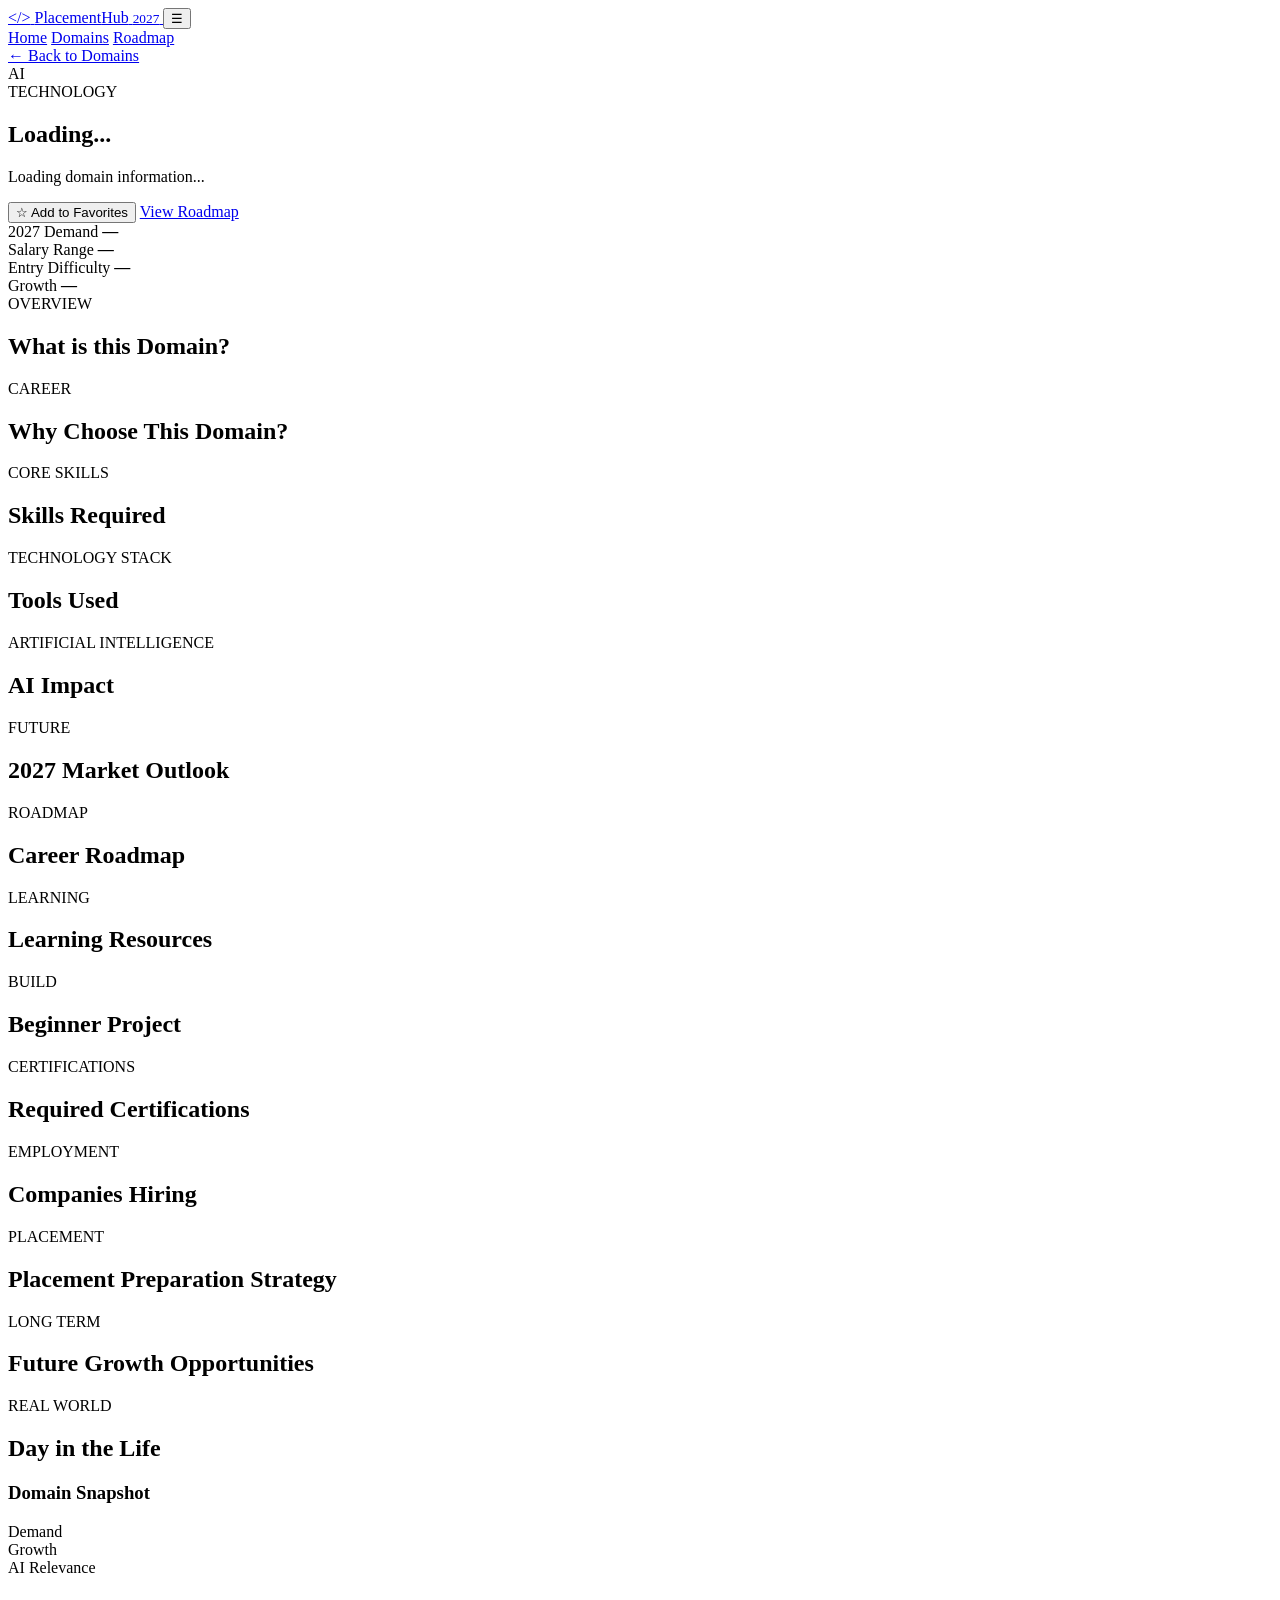
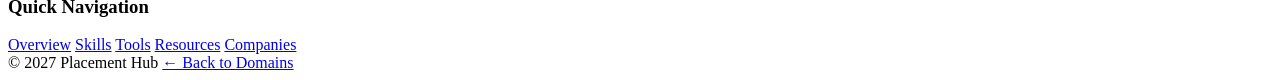
==== domain-details.html @ ac55f0c7 "Add files via upload" ====
<!DOCTYPE html>
<html lang="en">

<head>

    <meta charset="UTF-8">
    <meta name="viewport" content="width=device-width, initial-scale=1.0">

    <meta name="description"
          content="Detailed career domain information for Placement Hub 2027.">

    <title>Domain Details | Placement Hub 2027</title>

    <link rel="stylesheet" href="css/style.css">
    <link rel="stylesheet" href="css/components.css">
    <link rel="stylesheet" href="css/animations.css">

</head>

<body>

<div class="background-orbs">
    <span class="orb orb-one"></span>
    <span class="orb orb-two"></span>
    <span class="orb orb-three"></span>
</div>


<header class="navbar">

    <div class="container nav-container">

        <a href="index.html" class="logo">
            <span class="logo-mark">&lt;/&gt;</span>
            <span>Placement<span>Hub</span></span>
            <small>2027</small>
        </a>

        <button class="menu-toggle" id="menuToggle">
            ☰
        </button>

        <nav class="nav-links" id="navLinks">
            <a href="index.html">Home</a>
            <a href="domains.html" class="active">Domains</a>
            <a href="roadmap.html">Roadmap</a>
        </nav>

    </div>

</header>


<main id="domainDetails">

    <section class="domain-detail-hero">

        <div class="container">

            <a href="domains.html" class="back-link">
                ← Back to Domains
            </a>

            <div class="detail-hero-grid">

                <div>

                    <div class="domain-icon-large" id="domainIcon">
                        AI
                    </div>

                    <span class="section-label" id="domainCategory">
                        TECHNOLOGY
                    </span>

                    <h1 id="domainTitle">
                        Loading...
                    </h1>

                    <p id="domainDescription">
                        Loading domain information...
                    </p>

                    <div class="domain-hero-actions">

                        <button class="btn btn-primary" id="favoriteButton">
                            ☆ Add to Favorites
                        </button>

                        <a href="roadmap.html" class="btn btn-secondary">
                            View Roadmap
                        </a>

                    </div>

                </div>


                <div class="detail-summary glass-card">

                    <div class="summary-item">
                        <span>2027 Demand</span>
                        <strong id="demandValue">—</strong>
                    </div>

                    <div class="summary-item">
                        <span>Salary Range</span>
                        <strong id="salaryValue">—</strong>
                    </div>

                    <div class="summary-item">
                        <span>Entry Difficulty</span>
                        <strong id="difficultyValue">—</strong>
                    </div>

                    <div class="summary-item">
                        <span>Growth</span>
                        <strong id="growthValue">—</strong>
                    </div>

                </div>

            </div>

        </div>

    </section>


    <section class="detail-content">

        <div class="container">

            <div class="detail-layout">

                <div class="detail-main">


                    <article class="content-card glass-card">

                        <span class="section-label">
                            OVERVIEW
                        </span>

                        <h2>What is this Domain?</h2>

                        <p id="whatIs"></p>

                    </article>


                    <article class="content-card glass-card">

                        <span class="section-label">
                            CAREER
                        </span>

                        <h2>Why Choose This Domain?</h2>

                        <div id="whyChoose" class="bullet-list"></div>

                    </article>


                    <article class="content-card glass-card">

                        <span class="section-label">
                            CORE SKILLS
                        </span>

                        <h2>Skills Required</h2>

                        <div id="skills" class="tag-list"></div>

                    </article>


                    <article class="content-card glass-card">

                        <span class="section-label">
                            TECHNOLOGY STACK
                        </span>

                        <h2>Tools Used</h2>

                        <div id="tools" class="tag-list"></div>

                    </article>


                    <article class="content-card glass-card">

                        <span class="section-label">
                            ARTIFICIAL INTELLIGENCE
                        </span>

                        <h2>AI Impact</h2>

                        <p id="aiImpact"></p>

                    </article>


                    <article class="content-card glass-card">

                        <span class="section-label">
                            FUTURE
                        </span>

                        <h2>2027 Market Outlook</h2>

                        <div id="marketOutlook"></div>

                    </article>


                    <article class="content-card glass-card">

                        <span class="section-label">
                            ROADMAP
                        </span>

                        <h2>Career Roadmap</h2>

                        <div id="careerRoadmap" class="mini-roadmap"></div>

                    </article>


                    <article class="content-card glass-card">

                        <span class="section-label">
                            LEARNING
                        </span>

                        <h2>Learning Resources</h2>

                        <div id="resources" class="resources-grid"></div>

                    </article>


                    <article class="content-card glass-card">

                        <span class="section-label">
                            BUILD
                        </span>

                        <h2>Beginner Project</h2>

                        <div id="beginnerProject" class="project-box"></div>

                    </article>


                    <article class="content-card glass-card">

                        <span class="section-label">
                            CERTIFICATIONS
                        </span>

                        <h2>Required Certifications</h2>

                        <div id="certifications" class="bullet-list"></div>

                    </article>


                    <article class="content-card glass-card">

                        <span class="section-label">
                            EMPLOYMENT
                        </span>

                        <h2>Companies Hiring</h2>

                        <div id="companies" class="company-list"></div>

                    </article>


                    <article class="content-card glass-card">

                        <span class="section-label">
                            PLACEMENT
                        </span>

                        <h2>Placement Preparation Strategy</h2>

                        <div id="placementStrategy" class="bullet-list"></div>

                    </article>


                    <article class="content-card glass-card">

                        <span class="section-label">
                            LONG TERM
                        </span>

                        <h2>Future Growth Opportunities</h2>

                        <div id="futureGrowth" class="bullet-list"></div>

                    </article>


                    <article class="content-card glass-card">

                        <span class="section-label">
                            REAL WORLD
                        </span>

                        <h2>Day in the Life</h2>

                        <p id="dayInLife"></p>

                    </article>

                </div>


                <aside class="detail-sidebar">

                    <div class="sidebar-card glass-card">

                        <h3>Domain Snapshot</h3>

                        <div class="snapshot-line">
                            <span>Demand</span>
                            <div class="progress">
                                <span id="demandProgress"></span>
                            </div>
                        </div>

                        <div class="snapshot-line">
                            <span>Growth</span>
                            <div class="progress">
                                <span id="growthProgress"></span>
                            </div>
                        </div>

                        <div class="snapshot-line">
                            <span>AI Relevance</span>
                            <div class="progress">
                                <span id="aiProgress"></span>
                            </div>
                        </div>

                    </div>


                    <div class="sidebar-card glass-card">

                        <h3>Quick Navigation</h3>

                        <a href="#whatIs">Overview</a>
                        <a href="#skills">Skills</a>
                        <a href="#tools">Tools</a>
                        <a href="#resources">Resources</a>
                        <a href="#companies">Companies</a>

                    </div>

                </aside>

            </div>

        </div>

    </section>

</main>


<footer class="footer">

    <div class="container footer-bottom">
        <span>© 2027 Placement Hub</span>

        <a href="domains.html">
            ← Back to Domains
        </a>
    </div>

</footer>


<script src="data/domains-data.js"></script>
<script src="js/main.js"></script>
<script src="js/domains.js"></script>

</body>
</html>
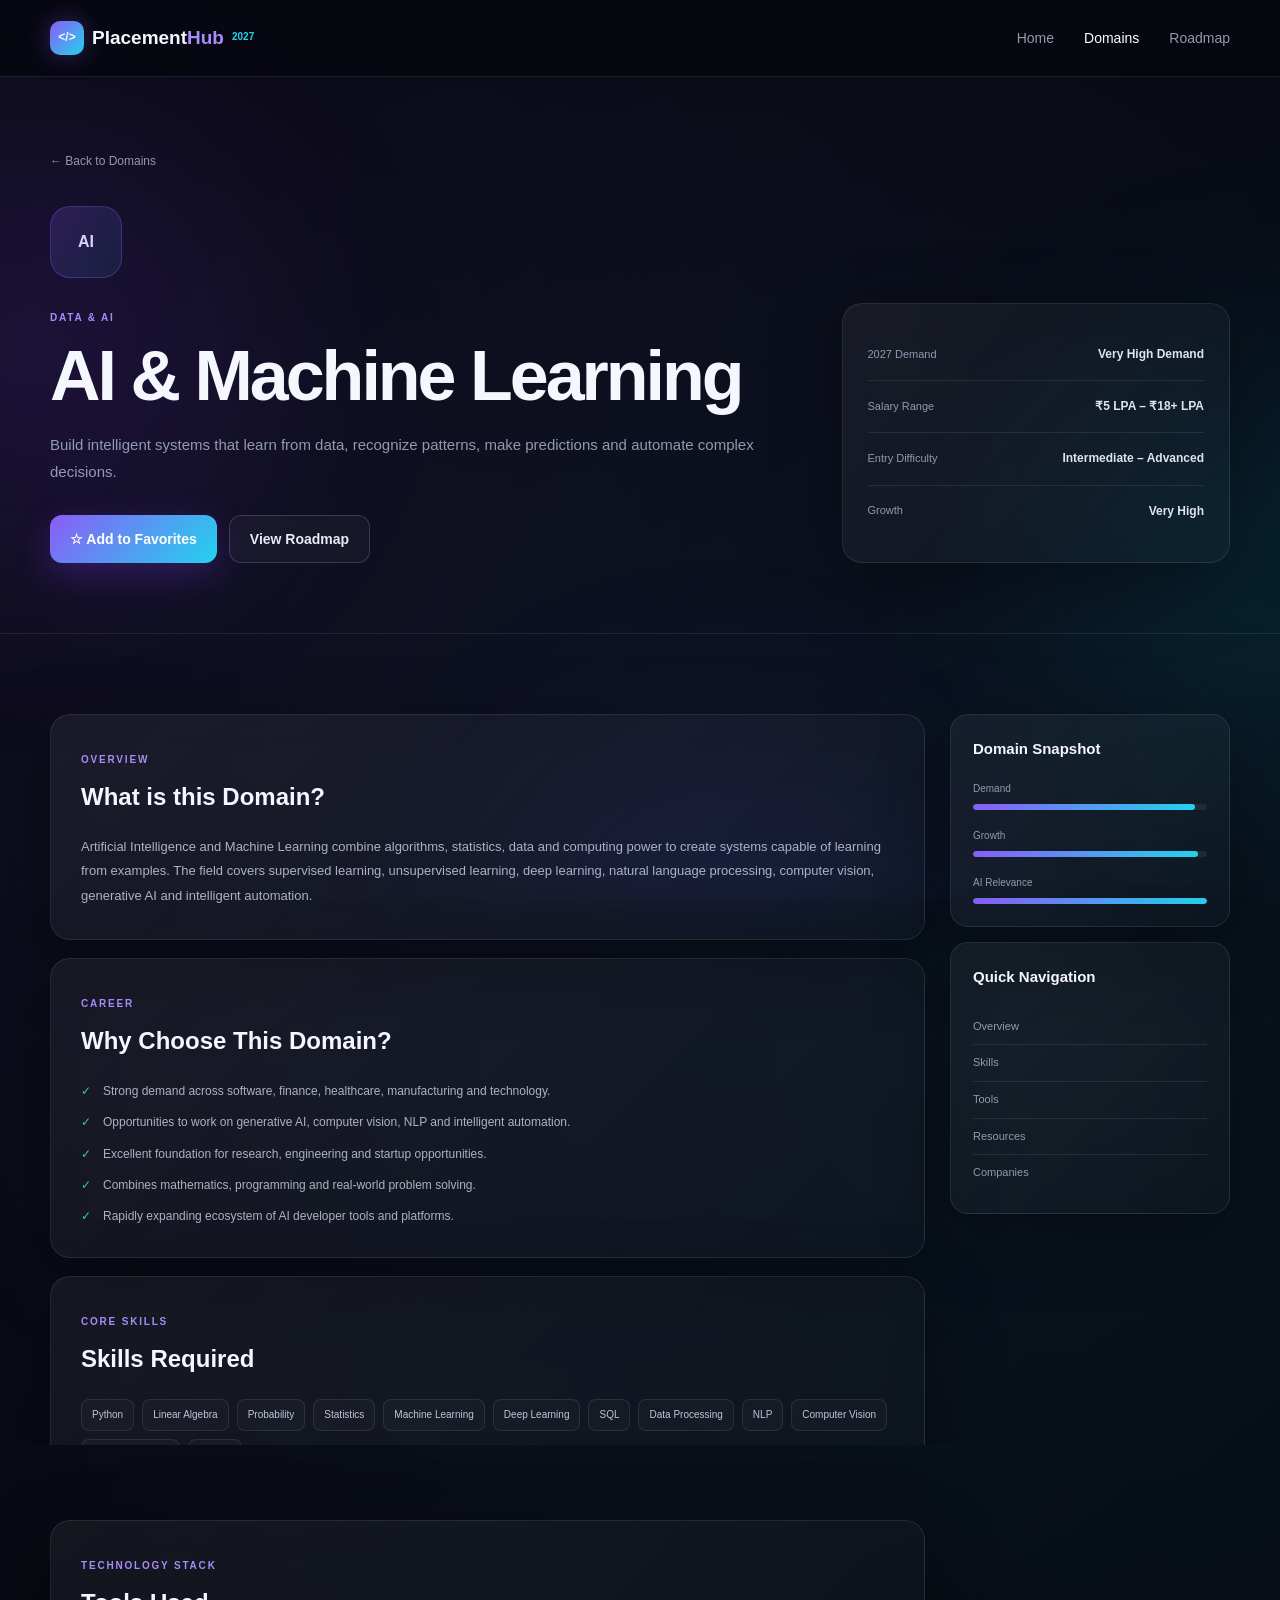
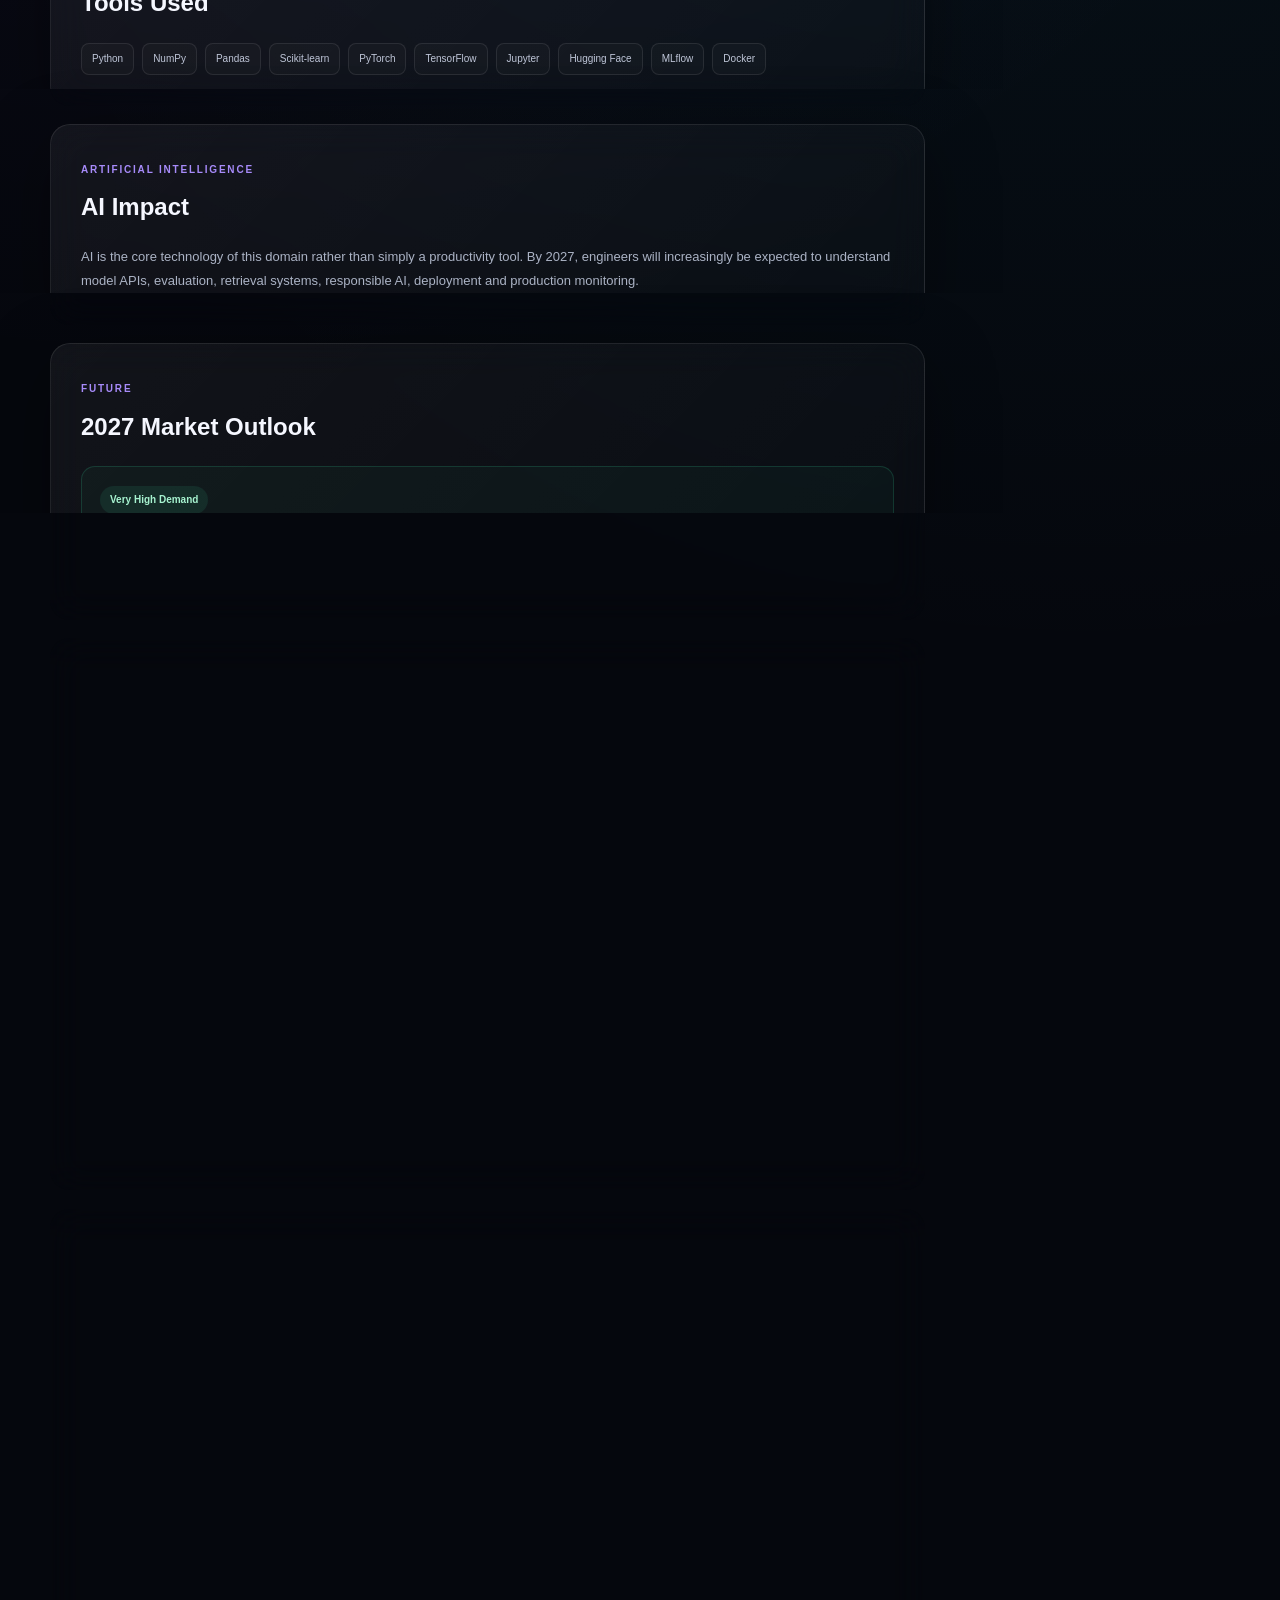
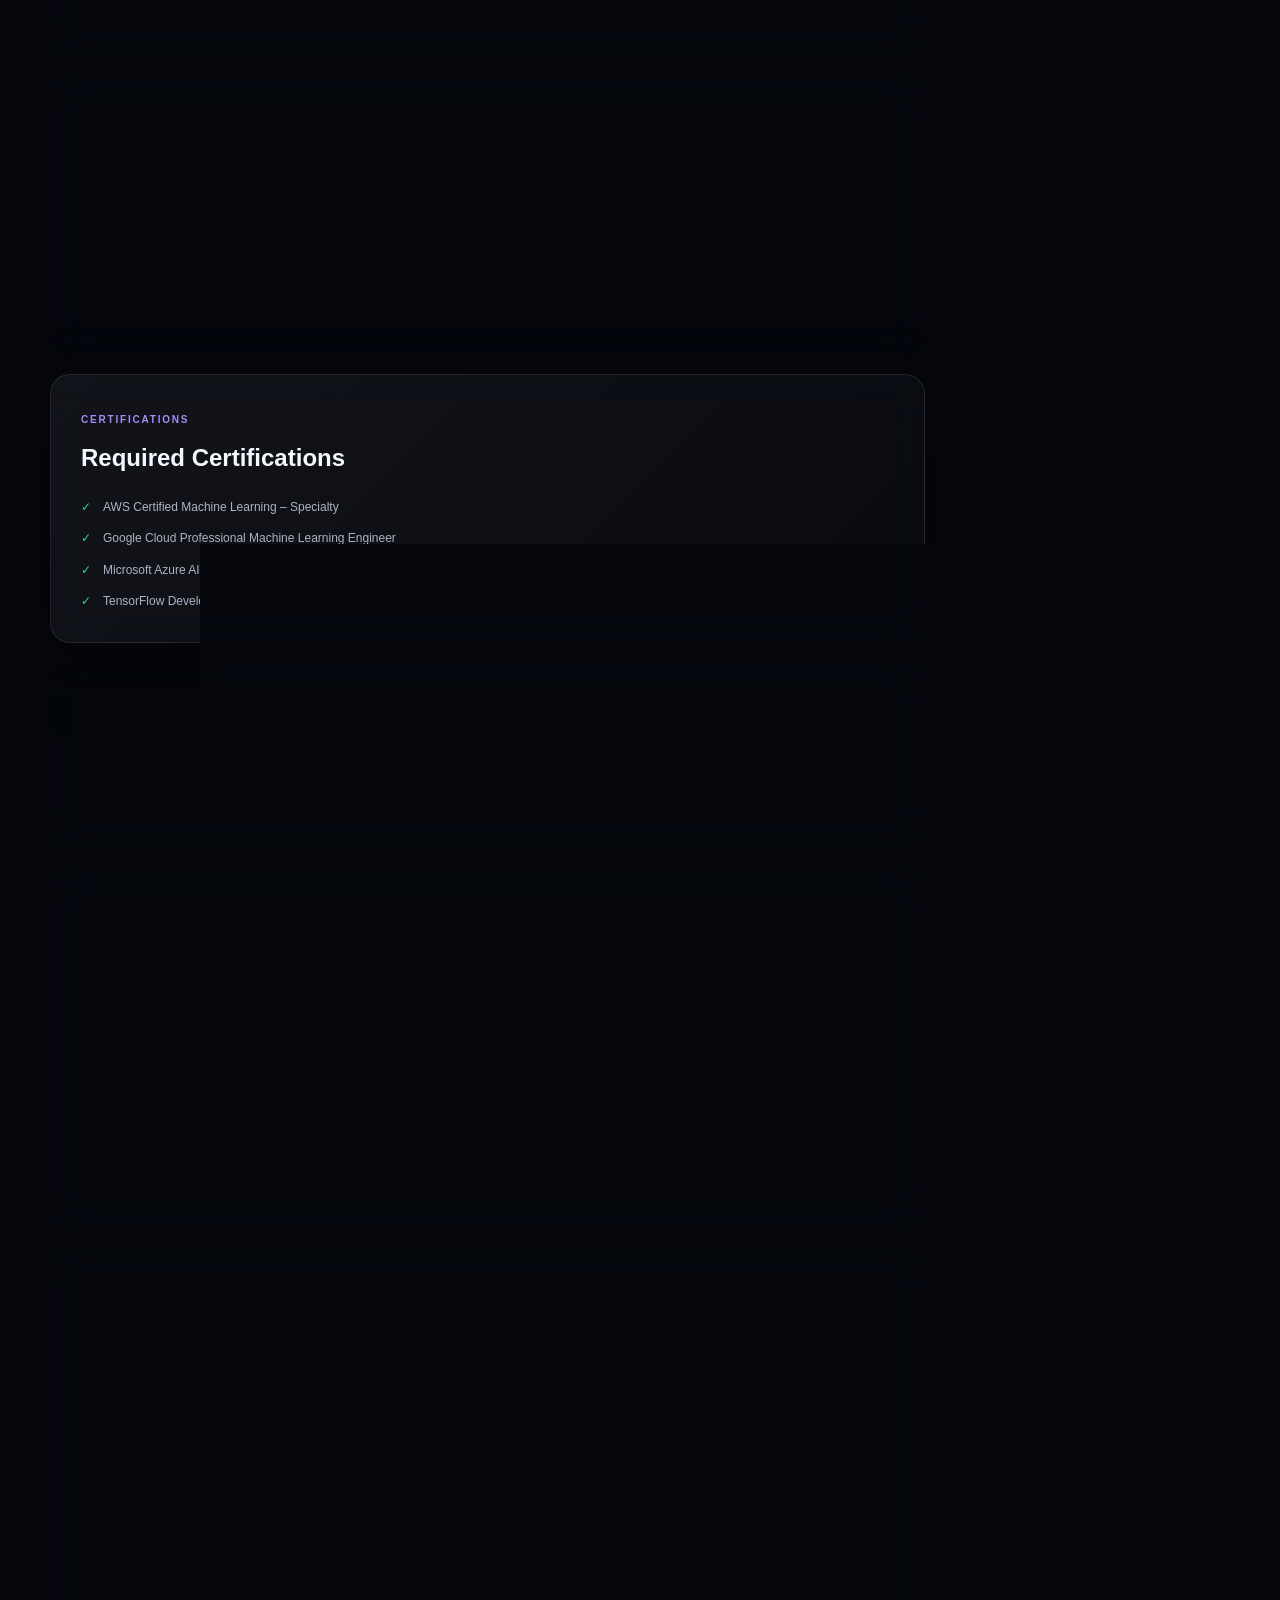
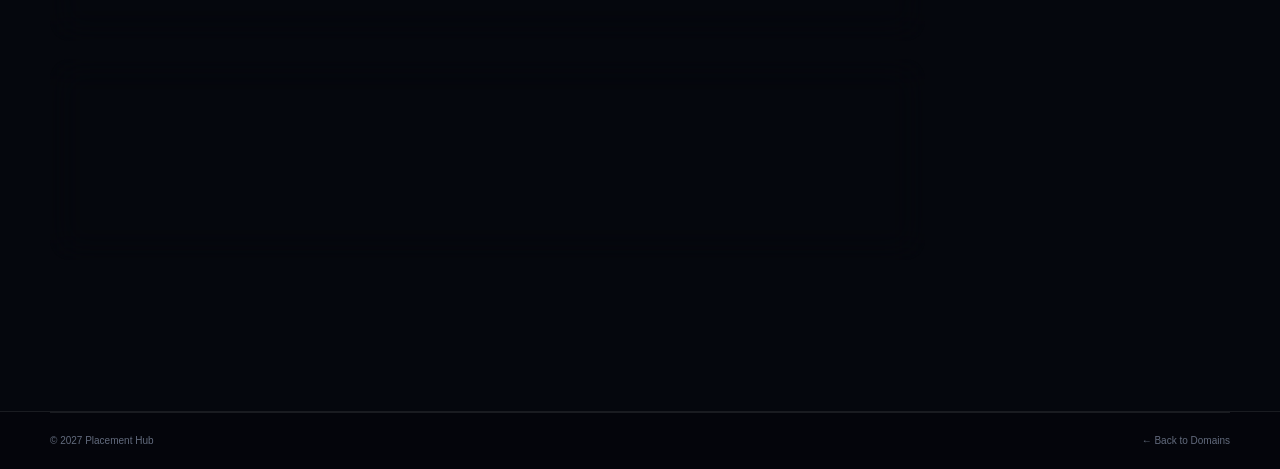
==== commit 15f85af1: "Integrate Google Analytics tracking code Added Google Analytics tracking code to the head section fo" ====
--- a/domain-details.html
+++ b/domain-details.html
@@ -2,6 +2,15 @@
 <html lang="en">
 
 <head>
+    <!-- Google tag (gtag.js) -->
+<script async src="https://www.googletagmanager.com/gtag/js?id=G-F772SKGTDF"></script>
+<script>
+  window.dataLayer = window.dataLayer || [];
+  function gtag(){dataLayer.push(arguments);}
+  gtag('js', new Date());
+
+  gtag('config', 'G-F772SKGTDF');
+</script>
 
     <meta charset="UTF-8">
     <meta name="viewport" content="width=device-width, initial-scale=1.0">
@@ -391,4 +400,4 @@
 <script src="js/domains.js"></script>
 
 </body>
-</html>+</html>
--- a/css/style.css
+++ b/css/style.css
@@ -0,0 +1,2428 @@
+@import url('https://fonts.googleapis.com/css2?family=Inter:wght@400;500;600;700;800&family=Space+Grotesk:wght@500;600;700&display=swap');
+
+:root {
+    --bg: #05070d;
+    --bg-secondary: #090d17;
+    --card: rgba(15, 20, 34, 0.68);
+    --card-solid: #0e1421;
+
+    --border: rgba(255, 255, 255, 0.09);
+    --border-light: rgba(255, 255, 255, 0.15);
+
+    --text: #f5f7ff;
+    --muted: #929ab0;
+
+    --primary: #8b5cf6;
+    --primary-light: #a78bfa;
+    --cyan: #22d3ee;
+    --green: #34d399;
+    --orange: #fb923c;
+    --red: #fb7185;
+
+    --gradient:
+        linear-gradient(
+            135deg,
+            #8b5cf6,
+            #22d3ee
+        );
+
+    --container: 1180px;
+
+    --radius-sm: 10px;
+    --radius-md: 18px;
+    --radius-lg: 26px;
+
+    --shadow:
+        0 20px 70px rgba(0, 0, 0, 0.35);
+}
+
+* {
+    margin: 0;
+    padding: 0;
+    box-sizing: border-box;
+}
+
+html {
+    scroll-behavior: smooth;
+}
+
+body {
+    min-height: 100vh;
+
+    background:
+        radial-gradient(
+            circle at 15% 10%,
+            rgba(139, 92, 246, 0.08),
+            transparent 30%
+        ),
+        radial-gradient(
+            circle at 85% 20%,
+            rgba(34, 211, 238, 0.06),
+            transparent 28%
+        ),
+        var(--bg);
+
+    color: var(--text);
+
+    font-family: 'Inter', sans-serif;
+
+    line-height: 1.6;
+
+    overflow-x: hidden;
+}
+
+body::selection {
+    background: var(--primary);
+    color: white;
+}
+
+a {
+    color: inherit;
+    text-decoration: none;
+}
+
+button,
+input {
+    font-family: inherit;
+}
+
+button {
+    cursor: pointer;
+}
+
+.container {
+    width: min(
+        calc(100% - 40px),
+        var(--container)
+    );
+
+    margin-inline: auto;
+}
+
+.background-orbs {
+    position: fixed;
+    inset: 0;
+
+    pointer-events: none;
+
+    overflow: hidden;
+
+    z-index: -1;
+}
+
+.orb {
+    position: absolute;
+
+    width: 420px;
+    height: 420px;
+
+    border-radius: 50%;
+
+    filter: blur(120px);
+
+    opacity: 0.15;
+}
+
+.orb-one {
+    background: #7c3aed;
+
+    left: -180px;
+    top: 15%;
+}
+
+.orb-two {
+    background: #0891b2;
+
+    right: -200px;
+    top: 40%;
+}
+
+.orb-three {
+    background: #4f46e5;
+
+    left: 40%;
+    bottom: -280px;
+}
+
+
+/* NAVIGATION */
+
+.navbar {
+    position: sticky;
+
+    top: 0;
+
+    z-index: 1000;
+
+    border-bottom: 1px solid var(--border);
+
+    background: rgba(5, 7, 13, 0.72);
+
+    backdrop-filter: blur(18px);
+}
+
+.nav-container {
+    height: 76px;
+
+    display: flex;
+
+    align-items: center;
+
+    justify-content: space-between;
+}
+
+.logo {
+    display: flex;
+
+    align-items: center;
+
+    gap: 8px;
+
+    font-family: 'Space Grotesk', sans-serif;
+
+    font-weight: 700;
+
+    font-size: 19px;
+}
+
+.logo > span:nth-child(2) > span {
+    color: var(--primary-light);
+}
+
+.logo small {
+    color: var(--cyan);
+
+    font-size: 10px;
+
+    align-self: flex-start;
+
+    margin-top: 8px;
+}
+
+.logo-mark {
+    display: grid;
+
+    place-items: center;
+
+    width: 34px;
+    height: 34px;
+
+    border-radius: 10px;
+
+    background: var(--gradient);
+
+    font-size: 12px;
+
+    box-shadow:
+        0 0 25px rgba(139, 92, 246, 0.35);
+}
+
+.nav-links {
+    display: flex;
+
+    align-items: center;
+
+    gap: 30px;
+}
+
+.nav-links a {
+    color: var(--muted);
+
+    font-size: 14px;
+
+    transition: 0.3s ease;
+}
+
+.nav-links a:hover,
+.nav-links a.active {
+    color: white;
+}
+
+.nav-links .nav-cta {
+    color: white;
+
+    padding: 10px 16px;
+
+    border: 1px solid rgba(139, 92, 246, 0.4);
+
+    border-radius: 10px;
+
+    background: rgba(139, 92, 246, 0.12);
+}
+
+.menu-toggle {
+    display: none;
+
+    border: 0;
+
+    color: white;
+
+    background: transparent;
+
+    font-size: 25px;
+}
+
+
+/* HERO */
+
+.hero-section {
+    min-height: 680px;
+
+    display: flex;
+
+    align-items: center;
+
+    padding: 100px 0 80px;
+}
+
+.hero-grid {
+    display: grid;
+
+    grid-template-columns: 1.05fr 0.95fr;
+
+    gap: 80px;
+
+    align-items: center;
+}
+
+.eyebrow {
+    display: inline-flex;
+
+    align-items: center;
+
+    gap: 9px;
+
+    padding: 7px 12px;
+
+    border: 1px solid var(--border);
+
+    border-radius: 999px;
+
+    color: #c8cde0;
+
+    background: rgba(255,255,255,0.03);
+
+    font-size: 11px;
+
+    letter-spacing: 1.2px;
+
+    font-weight: 600;
+}
+
+.pulse-dot,
+.status-dot {
+    width: 7px;
+    height: 7px;
+
+    border-radius: 50%;
+
+    background: var(--green);
+
+    box-shadow:
+        0 0 12px var(--green);
+}
+
+.hero-content h1 {
+    max-width: 720px;
+
+    margin-top: 24px;
+
+    font-family: 'Space Grotesk', sans-serif;
+
+    font-size: clamp(
+        48px,
+        7vw,
+        82px
+    );
+
+    line-height: 0.98;
+
+    letter-spacing: -4px;
+}
+
+.gradient-text {
+    background: var(--gradient);
+
+    -webkit-background-clip: text;
+    background-clip: text;
+
+    color: transparent;
+}
+
+.hero-subtitle {
+    max-width: 620px;
+
+    margin-top: 28px;
+
+    color: var(--muted);
+
+    font-size: 18px;
+
+    line-height: 1.8;
+}
+
+.hero-buttons {
+    display: flex;
+
+    gap: 14px;
+
+    margin-top: 34px;
+
+    flex-wrap: wrap;
+}
+
+.btn {
+    display: inline-flex;
+
+    align-items: center;
+
+    justify-content: center;
+
+    gap: 10px;
+
+    min-height: 48px;
+
+    padding: 0 20px;
+
+    border-radius: 12px;
+
+    font-size: 14px;
+
+    font-weight: 700;
+
+    transition:
+        transform 0.3s ease,
+        box-shadow 0.3s ease,
+        border-color 0.3s ease;
+}
+
+.btn:hover {
+    transform: translateY(-3px);
+}
+
+.btn-primary {
+    color: white;
+
+    border: 0;
+
+    background: var(--gradient);
+
+    box-shadow:
+        0 12px 35px rgba(124, 58, 237, 0.28);
+}
+
+.btn-primary:hover {
+    box-shadow:
+        0 16px 45px rgba(124, 58, 237, 0.4);
+}
+
+.btn-secondary {
+    color: #e8ebf5;
+
+    border: 1px solid var(--border-light);
+
+    background: rgba(255,255,255,0.035);
+}
+
+.hero-mini-stats {
+    display: flex;
+
+    gap: 38px;
+
+    margin-top: 55px;
+}
+
+.hero-mini-stats div {
+    display: flex;
+
+    flex-direction: column;
+}
+
+.hero-mini-stats strong {
+    font-family: 'Space Grotesk', sans-serif;
+
+    font-size: 21px;
+}
+
+.hero-mini-stats span {
+    margin-top: 2px;
+
+    color: var(--muted);
+
+    font-size: 11px;
+}
+
+
+/* HERO VISUAL */
+
+.hero-visual {
+    position: relative;
+
+    min-height: 460px;
+
+    display: grid;
+
+    place-items: center;
+}
+
+.code-window {
+    width: min(100%, 500px);
+
+    min-height: 350px;
+
+    overflow: hidden;
+
+    transform:
+        perspective(1000px)
+        rotateY(-6deg)
+        rotateX(3deg);
+}
+
+.glass-card {
+    border: 1px solid var(--border);
+
+    background:
+        linear-gradient(
+            135deg,
+            rgba(255,255,255,0.055),
+            rgba(255,255,255,0.018)
+        );
+
+    box-shadow: var(--shadow);
+
+    backdrop-filter: blur(18px);
+
+    -webkit-backdrop-filter: blur(18px);
+}
+
+.code-window {
+    border-radius: 22px;
+}
+
+.window-header {
+    height: 46px;
+
+    display: flex;
+
+    align-items: center;
+
+    gap: 7px;
+
+    padding: 0 18px;
+
+    border-bottom: 1px solid var(--border);
+}
+
+.window-header span {
+    width: 8px;
+    height: 8px;
+
+    border-radius: 50%;
+
+    background: #555d72;
+}
+
+.code-content {
+    padding: 28px;
+
+    font-family:
+        'Courier New',
+        monospace;
+
+    font-size: 14px;
+
+    color: #cbd5e1;
+
+    line-height: 2;
+}
+
+.indent {
+    padding-left: 25px;
+}
+
+.indent-2 {
+    padding-left: 50px;
+}
+
+.code-purple {
+    color: #c084fc;
+}
+
+.code-green {
+    color: #86efac;
+}
+
+.code-blue {
+    color: #67e8f9;
+}
+
+.code-comment {
+    margin-top: 18px;
+
+    color: #64748b;
+}
+
+.floating-card {
+    position: absolute;
+
+    display: flex;
+
+    flex-direction: column;
+
+    gap: 2px;
+
+    padding: 14px 17px;
+
+    border: 1px solid var(--border-light);
+
+    border-radius: 15px;
+
+    background: rgba(10, 14, 25, 0.75);
+
+    backdrop-filter: blur(18px);
+
+    box-shadow: var(--shadow);
+
+    color: #e9edf7;
+
+    font-size: 12px;
+
+    animation: float 5s ease-in-out infinite;
+}
+
+.floating-card strong {
+    color: var(--cyan);
+
+    font-size: 10px;
+}
+
+.card-top {
+    top: 25px;
+    right: 0;
+}
+
+.card-bottom {
+    bottom: 25px;
+    left: 0;
+
+    animation-delay: 1.5s;
+}
+
+
+/* SECTIONS */
+
+.section {
+    padding: 100px 0;
+}
+
+.stats-section {
+    padding: 10px 0 80px;
+}
+
+.stats-grid {
+    display: grid;
+
+    grid-template-columns:
+        repeat(4, 1fr);
+
+    gap: 15px;
+}
+
+.stat-card {
+    display: flex;
+
+    align-items: center;
+
+    gap: 15px;
+
+    padding: 23px;
+}
+
+.stat-icon {
+    width: 46px;
+    height: 46px;
+
+    display: grid;
+
+    place-items: center;
+
+    border-radius: 13px;
+
+    color: var(--primary-light);
+
+    background:
+        rgba(139, 92, 246, 0.1);
+
+    font-size: 20px;
+}
+
+.stat-card strong {
+    display: block;
+
+    font-family: 'Space Grotesk', sans-serif;
+
+    font-size: 22px;
+}
+
+.stat-card span {
+    color: var(--muted);
+
+    font-size: 11px;
+}
+
+.section-heading {
+    display: flex;
+
+    justify-content: space-between;
+
+    align-items: flex-end;
+
+    gap: 30px;
+
+    margin-bottom: 40px;
+}
+
+.section-heading.centered {
+    display: block;
+
+    text-align: center;
+
+    max-width: 680px;
+
+    margin-inline: auto;
+
+    margin-bottom: 50px;
+}
+
+.section-label {
+    color: var(--primary-light);
+
+    font-size: 10px;
+
+    font-weight: 800;
+
+    letter-spacing: 1.8px;
+}
+
+.section-heading h2,
+.search-banner h2 {
+    margin-top: 8px;
+
+    font-family: 'Space Grotesk', sans-serif;
+
+    font-size: clamp(30px, 4vw, 45px);
+
+    letter-spacing: -1.5px;
+}
+
+.section-heading p {
+    margin-top: 10px;
+
+    color: var(--muted);
+
+    max-width: 600px;
+
+    font-size: 14px;
+}
+
+.text-link {
+    color: var(--primary-light);
+
+    font-size: 13px;
+
+    font-weight: 600;
+
+    white-space: nowrap;
+}
+
+
+/* DOMAIN CARDS */
+
+.domain-grid {
+    display: grid;
+
+    grid-template-columns:
+        repeat(3, 1fr);
+
+    gap: 18px;
+}
+
+.domain-card {
+    position: relative;
+
+    padding: 25px;
+
+    border: 1px solid var(--border);
+
+    border-radius: 20px;
+
+    background: rgba(13, 18, 31, 0.58);
+
+    backdrop-filter: blur(15px);
+
+    overflow: hidden;
+
+    transition:
+        transform 0.35s ease,
+        border-color 0.35s ease,
+        box-shadow 0.35s ease;
+}
+
+.domain-card::before {
+    content: '';
+
+    position: absolute;
+
+    width: 150px;
+    height: 150px;
+
+    border-radius: 50%;
+
+    background: rgba(139, 92, 246, 0.08);
+
+    filter: blur(35px);
+
+    right: -70px;
+    top: -70px;
+
+    transition: 0.4s ease;
+}
+
+.domain-card:hover {
+    transform: translateY(-8px);
+
+    border-color:
+        rgba(139, 92, 246, 0.35);
+
+    box-shadow:
+        0 20px 50px rgba(0,0,0,0.3);
+}
+
+.domain-card:hover::before {
+    transform: scale(1.5);
+}
+
+.domain-card-top {
+    display: flex;
+
+    justify-content: space-between;
+
+    align-items: flex-start;
+}
+
+.domain-icon {
+    width: 48px;
+    height: 48px;
+
+    display: grid;
+
+    place-items: center;
+
+    border-radius: 14px;
+
+    background:
+        linear-gradient(
+            135deg,
+            rgba(139,92,246,0.22),
+            rgba(34,211,238,0.08)
+        );
+
+    border: 1px solid rgba(139,92,246,0.2);
+
+    color: #d8ccff;
+
+    font-family: 'Space Grotesk', sans-serif;
+
+    font-size: 12px;
+
+    font-weight: 800;
+}
+
+.favorite-btn {
+    width: 34px;
+    height: 34px;
+
+    border: 1px solid var(--border);
+
+    border-radius: 10px;
+
+    color: #70798e;
+
+    background: rgba(255,255,255,0.025);
+
+    transition: 0.3s ease;
+}
+
+.favorite-btn:hover,
+.favorite-btn.active {
+    color: #facc15;
+
+    border-color:
+        rgba(250,204,21,0.3);
+
+    background:
+        rgba(250,204,21,0.08);
+}
+
+.domain-card h3 {
+    margin-top: 22px;
+
+    font-family: 'Space Grotesk', sans-serif;
+
+    font-size: 19px;
+}
+
+.domain-card p {
+    min-height: 70px;
+
+    margin-top: 10px;
+
+    color: var(--muted);
+
+    font-size: 12px;
+
+    line-height: 1.7;
+}
+
+.domain-meta {
+    display: flex;
+
+    align-items: center;
+
+    justify-content: space-between;
+
+    margin-top: 22px;
+
+    padding-top: 18px;
+
+    border-top: 1px solid var(--border);
+}
+
+.demand {
+    display: flex;
+
+    align-items: center;
+
+    gap: 7px;
+
+    color: #a7f3d0;
+
+    font-size: 10px;
+
+    font-weight: 700;
+}
+
+.demand-dot {
+    width: 6px;
+    height: 6px;
+
+    border-radius: 50%;
+
+    background: var(--green);
+
+    box-shadow: 0 0 8px var(--green);
+}
+
+.view-details {
+    color: #b9c0d2;
+
+    font-size: 11px;
+
+    font-weight: 600;
+
+    transition: 0.3s ease;
+}
+
+.view-details:hover {
+    color: white;
+}
+
+
+/* SEARCH */
+
+.search-section {
+    padding: 30px 0 100px;
+}
+
+.search-banner {
+    display: grid;
+
+    grid-template-columns: 0.8fr 1.2fr;
+
+    align-items: center;
+
+    gap: 50px;
+
+    padding: 55px;
+
+    border-radius: 28px;
+}
+
+.search-banner p {
+    margin-top: 10px;
+
+    color: var(--muted);
+
+    font-size: 13px;
+}
+
+.home-search {
+    display: flex;
+
+    align-items: center;
+
+    gap: 10px;
+
+    height: 58px;
+
+    padding-left: 18px;
+
+    border: 1px solid var(--border-light);
+
+    border-radius: 15px;
+
+    background: rgba(0,0,0,0.2);
+
+    transition: 0.3s ease;
+}
+
+.home-search:focus-within {
+    border-color:
+        rgba(139,92,246,0.55);
+
+    box-shadow:
+        0 0 30px rgba(139,92,246,0.08);
+}
+
+.home-search > span {
+    color: var(--muted);
+
+    font-size: 24px;
+}
+
+.home-search input {
+    flex: 1;
+
+    min-width: 0;
+
+    border: 0;
+
+    outline: 0;
+
+    color: white;
+
+    background: transparent;
+
+    font-size: 13px;
+}
+
+.home-search input::placeholder {
+    color: #626b7e;
+}
+
+.home-search button {
+    height: 46px;
+
+    margin-right: 6px;
+
+    padding: 0 18px;
+
+    border: 0;
+
+    border-radius: 10px;
+
+    color: white;
+
+    background: var(--gradient);
+
+    font-weight: 700;
+}
+
+
+/* FEATURE */
+
+.feature-grid {
+    display: grid;
+
+    grid-template-columns:
+        repeat(4, 1fr);
+
+    gap: 18px;
+}
+
+.feature-card {
+    position: relative;
+
+    padding: 28px;
+
+    border-radius: 20px;
+
+    overflow: hidden;
+}
+
+.feature-number {
+    position: absolute;
+
+    top: 20px;
+    right: 22px;
+
+    color: #333a4d;
+
+    font-family: 'Space Grotesk', sans-serif;
+
+    font-size: 28px;
+
+    font-weight: 700;
+}
+
+.feature-icon {
+    width: 48px;
+    height: 48px;
+
+    display: grid;
+
+    place-items: center;
+
+    border-radius: 13px;
+
+    color: var(--cyan);
+
+    background:
+        rgba(34,211,238,0.08);
+
+    font-size: 20px;
+}
+
+.feature-card h3 {
+    margin-top: 24px;
+
+    font-family: 'Space Grotesk', sans-serif;
+}
+
+.feature-card p {
+    margin-top: 9px;
+
+    color: var(--muted);
+
+    font-size: 12px;
+
+    line-height: 1.75;
+}
+
+
+/* FOOTER */
+
+.footer {
+    margin-top: 70px;
+
+    border-top: 1px solid var(--border);
+
+    background: rgba(0,0,0,0.15);
+}
+
+.footer-grid {
+    display: grid;
+
+    grid-template-columns:
+        1.5fr repeat(3, 1fr);
+
+    gap: 50px;
+
+    padding: 70px 0;
+}
+
+.footer-logo {
+    margin-bottom: 20px;
+}
+
+.footer-grid > div > p {
+    max-width: 300px;
+
+    color: var(--muted);
+
+    font-size: 12px;
+
+    line-height: 1.8;
+}
+
+.footer-grid h4 {
+    margin-bottom: 16px;
+
+    font-size: 12px;
+}
+
+.footer-grid > div > a:not(.logo) {
+    display: block;
+
+    margin-top: 9px;
+
+    color: var(--muted);
+
+    font-size: 11px;
+
+    transition: 0.3s ease;
+}
+
+.footer-grid > div > a:not(.logo):hover {
+    color: white;
+}
+
+.footer-bottom {
+    display: flex;
+
+    align-items: center;
+
+    justify-content: space-between;
+
+    gap: 20px;
+
+    padding: 20px 0;
+
+    border-top: 1px solid var(--border);
+
+    color: #626a7d;
+
+    font-size: 10px;
+}
+
+
+/* PAGE HERO */
+
+.page-hero {
+    padding: 85px 0 70px;
+}
+
+.back-link {
+    display: inline-flex;
+
+    align-items: center;
+
+    gap: 6px;
+
+    margin-bottom: 35px;
+
+    color: var(--muted);
+
+    font-size: 12px;
+
+    transition: 0.3s ease;
+}
+
+.back-link:hover {
+    color: white;
+
+    transform: translateX(-3px);
+}
+
+.page-hero h1 {
+    max-width: 800px;
+
+    margin-top: 12px;
+
+    font-family: 'Space Grotesk', sans-serif;
+
+    font-size: clamp(
+        42px,
+        6vw,
+        70px
+    );
+
+    line-height: 1;
+
+    letter-spacing: -3px;
+}
+
+.page-hero p {
+    max-width: 680px;
+
+    margin-top: 22px;
+
+    color: var(--muted);
+
+    font-size: 16px;
+
+    line-height: 1.8;
+}
+
+
+/* EXPLORER */
+
+.explorer-section {
+    padding-bottom: 100px;
+}
+
+.explorer-toolbar {
+    padding: 20px;
+
+    border-radius: 18px;
+}
+
+.domain-search {
+    display: flex;
+
+    align-items: center;
+
+    gap: 10px;
+
+    padding: 0 15px;
+
+    height: 50px;
+
+    border: 1px solid var(--border);
+
+    border-radius: 12px;
+
+    background: rgba(0,0,0,0.18);
+}
+
+.domain-search span {
+    color: var(--muted);
+
+    font-size: 22px;
+}
+
+.domain-search input {
+    flex: 1;
+
+    border: 0;
+
+    outline: 0;
+
+    color: white;
+
+    background: transparent;
+
+    font-size: 13px;
+}
+
+.filter-buttons {
+    display: flex;
+
+    gap: 8px;
+
+    flex-wrap: wrap;
+
+    margin-top: 15px;
+}
+
+.filter-btn {
+    padding: 8px 13px;
+
+    border: 1px solid var(--border);
+
+    border-radius: 999px;
+
+    color: var(--muted);
+
+    background: transparent;
+
+    font-size: 11px;
+
+    transition: 0.3s ease;
+}
+
+.filter-btn:hover,
+.filter-btn.active {
+    color: white;
+
+    border-color:
+        rgba(139,92,246,0.45);
+
+    background:
+        rgba(139,92,246,0.12);
+}
+
+.results-row {
+    display: flex;
+
+    align-items: center;
+
+    justify-content: space-between;
+
+    margin: 28px 0 18px;
+
+    color: var(--muted);
+
+    font-size: 11px;
+}
+
+.favorites-toggle {
+    border: 0;
+
+    color: #facc15;
+
+    background: transparent;
+
+    font-size: 11px;
+}
+
+.explorer-grid {
+    grid-template-columns:
+        repeat(3, 1fr);
+}
+
+.empty-state {
+    display: none;
+
+    text-align: center;
+
+    padding: 70px 20px;
+
+    border-radius: 20px;
+}
+
+.empty-state.visible {
+    display: block;
+}
+
+.empty-state > div {
+    font-size: 40px;
+
+    color: var(--muted);
+}
+
+.empty-state h3 {
+    margin-top: 15px;
+}
+
+.empty-state p {
+    margin-top: 6px;
+
+    color: var(--muted);
+
+    font-size: 12px;
+}
+
+
+/* DETAIL PAGE */
+
+.domain-detail-hero {
+    padding: 70px 0;
+
+    border-bottom: 1px solid var(--border);
+}
+
+.detail-hero-grid {
+    display: grid;
+
+    grid-template-columns:
+        1.3fr 0.7fr;
+
+    gap: 70px;
+
+    align-items: end;
+}
+
+.domain-icon-large {
+    width: 72px;
+    height: 72px;
+
+    display: grid;
+
+    place-items: center;
+
+    margin-bottom: 25px;
+
+    border: 1px solid rgba(139,92,246,0.3);
+
+    border-radius: 20px;
+
+    background:
+        linear-gradient(
+            135deg,
+            rgba(139,92,246,0.2),
+            rgba(34,211,238,0.08)
+        );
+
+    color: #ddd1ff;
+
+    font-family: 'Space Grotesk', sans-serif;
+
+    font-size: 16px;
+
+    font-weight: 800;
+}
+
+.domain-detail-hero h1 {
+    margin-top: 12px;
+
+    font-family: 'Space Grotesk', sans-serif;
+
+    font-size: clamp(
+        40px,
+        6vw,
+        70px
+    );
+
+    line-height: 1;
+
+    letter-spacing: -3px;
+}
+
+.domain-detail-hero > .container > .detail-hero-grid > div:first-child > p {
+    max-width: 720px;
+
+    margin-top: 20px;
+
+    color: var(--muted);
+
+    font-size: 15px;
+
+    line-height: 1.8;
+}
+
+.domain-hero-actions {
+    display: flex;
+
+    gap: 12px;
+
+    flex-wrap: wrap;
+
+    margin-top: 30px;
+}
+
+.detail-summary {
+    padding: 25px;
+
+    border-radius: 20px;
+}
+
+.summary-item {
+    display: flex;
+
+    align-items: center;
+
+    justify-content: space-between;
+
+    gap: 15px;
+
+    padding: 16px 0;
+
+    border-bottom: 1px solid var(--border);
+}
+
+.summary-item:last-child {
+    border-bottom: 0;
+}
+
+.summary-item span {
+    color: var(--muted);
+
+    font-size: 11px;
+}
+
+.summary-item strong {
+    color: #dfe4f2;
+
+    font-size: 12px;
+
+    text-align: right;
+}
+
+.detail-content {
+    padding: 80px 0;
+}
+
+.detail-layout {
+    display: grid;
+
+    grid-template-columns:
+        minmax(0, 1fr)
+        280px;
+
+    gap: 25px;
+
+    align-items: start;
+}
+
+.detail-main {
+    display: flex;
+
+    flex-direction: column;
+
+    gap: 18px;
+}
+
+.content-card {
+    padding: 30px;
+
+    border-radius: 20px;
+}
+
+.content-card h2 {
+    margin-top: 8px;
+
+    font-family: 'Space Grotesk', sans-serif;
+
+    font-size: 24px;
+}
+
+.content-card > p {
+    margin-top: 18px;
+
+    color: #abb3c5;
+
+    font-size: 13px;
+
+    line-height: 1.9;
+}
+
+.bullet-list {
+    display: grid;
+
+    gap: 11px;
+
+    margin-top: 20px;
+}
+
+.bullet-list div,
+.bullet-list li {
+    position: relative;
+
+    padding-left: 22px;
+
+    color: #abb3c5;
+
+    font-size: 12px;
+
+    line-height: 1.7;
+}
+
+.bullet-list div::before,
+.bullet-list li::before {
+    content: '✓';
+
+    position: absolute;
+
+    left: 0;
+
+    color: var(--green);
+}
+
+.tag-list {
+    display: flex;
+
+    flex-wrap: wrap;
+
+    gap: 8px;
+
+    margin-top: 20px;
+}
+
+.tag {
+    padding: 7px 10px;
+
+    border: 1px solid var(--border);
+
+    border-radius: 8px;
+
+    color: #bfc6d8;
+
+    background: rgba(255,255,255,0.025);
+
+    font-size: 10px;
+}
+
+.market-box {
+    margin-top: 20px;
+
+    padding: 18px;
+
+    border: 1px solid rgba(52,211,153,0.18);
+
+    border-radius: 14px;
+
+    background: rgba(52,211,153,0.04);
+}
+
+.market-badge {
+    display: inline-flex;
+
+    padding: 6px 10px;
+
+    border-radius: 999px;
+
+    color: #a7f3d0;
+
+    background: rgba(52,211,153,0.1);
+
+    font-size: 10px;
+
+    font-weight: 800;
+}
+
+.market-box p {
+    margin-top: 13px;
+
+    color: #abb3c5;
+
+    font-size: 12px;
+
+    line-height: 1.8;
+}
+
+.mini-roadmap {
+    position: relative;
+
+    display: grid;
+
+    gap: 18px;
+
+    margin-top: 25px;
+}
+
+.mini-roadmap-item {
+    position: relative;
+
+    padding-left: 42px;
+}
+
+.mini-roadmap-item::before {
+    content: '';
+
+    position: absolute;
+
+    width: 11px;
+    height: 11px;
+
+    left: 0;
+    top: 4px;
+
+    border: 2px solid var(--primary);
+
+    border-radius: 50%;
+
+    background: var(--bg);
+}
+
+.mini-roadmap-item:not(:last-child)::after {
+    content: '';
+
+    position: absolute;
+
+    width: 1px;
+
+    height: calc(100% + 18px);
+
+    left: 6px;
+    top: 17px;
+
+    background:
+        linear-gradient(
+            var(--primary),
+            transparent
+        );
+}
+
+.mini-roadmap-item strong {
+    display: block;
+
+    font-size: 12px;
+}
+
+.mini-roadmap-item span {
+    display: block;
+
+    margin-top: 4px;
+
+    color: var(--muted);
+
+    font-size: 11px;
+}
+
+.resources-grid {
+    display: grid;
+
+    grid-template-columns:
+        repeat(2, 1fr);
+
+    gap: 12px;
+
+    margin-top: 20px;
+}
+
+.resource-card {
+    padding: 17px;
+
+    border: 1px solid var(--border);
+
+    border-radius: 13px;
+
+    background: rgba(255,255,255,0.02);
+}
+
+.resource-card h4 {
+    color: #dce2f1;
+
+    font-size: 11px;
+}
+
+.resource-card p {
+    margin-top: 8px;
+
+    color: var(--muted);
+
+    font-size: 10px;
+
+    line-height: 1.7;
+}
+
+.project-box {
+    margin-top: 20px;
+
+    padding: 20px;
+
+    border: 1px solid rgba(139,92,246,0.2);
+
+    border-radius: 15px;
+
+    background:
+        rgba(139,92,246,0.05);
+}
+
+.project-box h3 {
+    font-family: 'Space Grotesk', sans-serif;
+
+    font-size: 17px;
+}
+
+.project-box p {
+    margin-top: 8px;
+
+    color: var(--muted);
+
+    font-size: 12px;
+
+    line-height: 1.7;
+}
+
+.project-tech {
+    margin-top: 14px;
+
+    color: var(--cyan);
+
+    font-size: 10px;
+
+    font-weight: 600;
+}
+
+.company-list {
+    display: flex;
+
+    flex-wrap: wrap;
+
+    gap: 9px;
+
+    margin-top: 20px;
+}
+
+.company {
+    padding: 8px 12px;
+
+    border: 1px solid var(--border);
+
+    border-radius: 999px;
+
+    color: #c2c9d9;
+
+    background: rgba(255,255,255,0.025);
+
+    font-size: 10px;
+}
+
+.detail-sidebar {
+    position: sticky;
+
+    top: 100px;
+
+    display: flex;
+
+    flex-direction: column;
+
+    gap: 15px;
+}
+
+.sidebar-card {
+    padding: 22px;
+
+    border-radius: 18px;
+}
+
+.sidebar-card h3 {
+    margin-bottom: 20px;
+
+    font-family: 'Space Grotesk', sans-serif;
+
+    font-size: 15px;
+}
+
+.snapshot-line {
+    margin-top: 18px;
+}
+
+.snapshot-line > span {
+    display: block;
+
+    margin-bottom: 7px;
+
+    color: var(--muted);
+
+    font-size: 10px;
+}
+
+.progress,
+.big-progress {
+    height: 6px;
+
+    overflow: hidden;
+
+    border-radius: 999px;
+
+    background: rgba(255,255,255,0.07);
+}
+
+.progress span,
+.big-progress span {
+    display: block;
+
+    height: 100%;
+
+    width: 0;
+
+    border-radius: inherit;
+
+    background: var(--gradient);
+
+    transition: width 1s ease;
+}
+
+.sidebar-card > a {
+    display: block;
+
+    padding: 9px 0;
+
+    color: var(--muted);
+
+    border-bottom: 1px solid var(--border);
+
+    font-size: 11px;
+
+    transition: 0.3s ease;
+}
+
+.sidebar-card > a:last-child {
+    border-bottom: 0;
+}
+
+.sidebar-card > a:hover {
+    color: white;
+
+    padding-left: 5px;
+}
+
+
+/* ROADMAP */
+
+.roadmap-section {
+    padding: 20px 0 100px;
+}
+
+.roadmap-progress {
+    display: grid;
+
+    grid-template-columns:
+        0.6fr 1.4fr auto;
+
+    gap: 25px;
+
+    align-items: center;
+
+    padding: 25px;
+
+    border-radius: 18px;
+}
+
+.roadmap-progress h2 {
+    margin-top: 5px;
+
+    font-family: 'Space Grotesk', sans-serif;
+
+    font-size: 20px;
+}
+
+.timeline {
+    position: relative;
+
+    max-width: 900px;
+
+    margin: 70px auto 0;
+}
+
+.timeline::before {
+    content: '';
+
+    position: absolute;
+
+    left: 28px;
+
+    top: 0;
+
+    bottom: 0;
+
+    width: 1px;
+
+    background:
+        linear-gradient(
+            var(--primary),
+            rgba(139,92,246,0.05)
+        );
+}
+
+.timeline-item {
+    position: relative;
+
+    display: grid;
+
+    grid-template-columns: 58px 1fr;
+
+    gap: 20px;
+
+    margin-bottom: 35px;
+}
+
+.timeline-marker {
+    position: relative;
+
+    z-index: 2;
+
+    width: 58px;
+    height: 58px;
+
+    display: grid;
+
+    place-items: center;
+
+    border: 1px solid rgba(139,92,246,0.4);
+
+    border-radius: 17px;
+
+    color: #d7ccff;
+
+    background: #0a0e18;
+
+    font-family: 'Space Grotesk', sans-serif;
+
+    font-size: 13px;
+
+    font-weight: 700;
+}
+
+.final-marker {
+    color: #fde68a;
+
+    border-color:
+        rgba(250,204,21,0.35);
+}
+
+.timeline-card {
+    padding: 27px;
+
+    border-radius: 19px;
+}
+
+.timeline-header {
+    display: flex;
+
+    justify-content: space-between;
+
+    align-items: center;
+
+    gap: 20px;
+}
+
+.year-label {
+    color: var(--cyan);
+
+    font-size: 9px;
+
+    font-weight: 800;
+
+    letter-spacing: 1.5px;
+}
+
+.timeline-card h2 {
+    margin-top: 5px;
+
+    font-family: 'Space Grotesk', sans-serif;
+
+    font-size: 23px;
+}
+
+.timeline-card > p {
+    margin-top: 12px;
+
+    color: var(--muted);
+
+    font-size: 12px;
+
+    line-height: 1.7;
+}
+
+.timeline-percent {
+    color: var(--primary-light);
+
+    font-family: 'Space Grotesk', sans-serif;
+
+    font-size: 18px;
+
+    font-weight: 700;
+}
+
+.roadmap-tasks {
+    display: grid;
+
+    grid-template-columns:
+        repeat(2, 1fr);
+
+    gap: 10px;
+
+    margin-top: 23px;
+}
+
+.roadmap-tasks label {
+    display: flex;
+
+    align-items: center;
+
+    gap: 9px;
+
+    padding: 10px;
+
+    border: 1px solid var(--border);
+
+    border-radius: 10px;
+
+    color: #aab2c4;
+
+    background: rgba(255,255,255,0.018);
+
+    font-size: 10px;
+
+    cursor: pointer;
+
+    transition: 0.3s ease;
+}
+
+.roadmap-tasks label:hover {
+    border-color:
+        rgba(139,92,246,0.3);
+
+    color: white;
+}
+
+.roadmap-tasks input {
+    accent-color: var(--primary);
+
+    width: 14px;
+    height: 14px;
+}
+
+.roadmap-tasks input:checked + * {
+    text-decoration: line-through;
+}
+
+.job-ready-card {
+    border-color:
+        rgba(52,211,153,0.2);
+}
+
+.job-ready-points {
+    display: flex;
+
+    flex-wrap: wrap;
+
+    gap: 8px;
+
+    margin-top: 22px;
+}
+
+.job-ready-points span {
+    padding: 8px 11px;
+
+    border-radius: 999px;
+
+    color: #a7f3d0;
+
+    background: rgba(52,211,153,0.07);
+
+    font-size: 10px;
+}
+
+
+/* RESPONSIVE */
+
+@media (max-width: 1000px) {
+
+    .hero-grid {
+        grid-template-columns: 1fr;
+
+        gap: 40px;
+    }
+
+    .hero-content {
+        text-align: center;
+    }
+
+    .hero-subtitle {
+        margin-inline: auto;
+    }
+
+    .hero-buttons,
+    .hero-mini-stats {
+        justify-content: center;
+    }
+
+    .hero-visual {
+        min-height: 400px;
+    }
+
+    .stats-grid {
+        grid-template-columns:
+            repeat(2, 1fr);
+    }
+
+    .domain-grid {
+        grid-template-columns:
+            repeat(2, 1fr);
+    }
+
+    .feature-grid {
+        grid-template-columns:
+            repeat(2, 1fr);
+    }
+
+    .search-banner {
+        grid-template-columns: 1fr;
+    }
+
+    .detail-hero-grid {
+        grid-template-columns: 1fr;
+    }
+
+    .detail-layout {
+        grid-template-columns: 1fr;
+    }
+
+    .detail-sidebar {
+        position: static;
+
+        display: grid;
+
+        grid-template-columns: repeat(2, 1fr);
+    }
+
+    .roadmap-progress {
+        grid-template-columns: 1fr;
+    }
+
+    .footer-grid {
+        grid-template-columns:
+            repeat(2, 1fr);
+    }
+}
+
+
+@media (max-width: 700px) {
+
+    .container {
+        width: min(
+            calc(100% - 28px),
+            var(--container)
+        );
+    }
+
+    .nav-container {
+        height: 68px;
+    }
+
+    .menu-toggle {
+        display: block;
+    }
+
+    .nav-links {
+        position: absolute;
+
+        top: 68px;
+
+        left: 14px;
+        right: 14px;
+
+        display: none;
+
+        flex-direction: column;
+
+        align-items: stretch;
+
+        gap: 4px;
+
+        padding: 10px;
+
+        border: 1px solid var(--border);
+
+        border-radius: 15px;
+
+        background:
+            rgba(7,10,17,0.96);
+
+        backdrop-filter: blur(20px);
+    }
+
+    .nav-links.open {
+        display: flex;
+    }
+
+    .nav-links a {
+        padding: 12px;
+    }
+
+    .nav-links .nav-cta {
+        text-align: center;
+    }
+
+    .hero-section {
+        padding-top: 70px;
+    }
+
+    .hero-content h1 {
+        font-size: 49px;
+
+        letter-spacing: -2.5px;
+    }
+
+    .hero-subtitle {
+        font-size: 15px;
+    }
+
+    .hero-mini-stats {
+        gap: 20px;
+    }
+
+    .hero-mini-stats strong {
+        font-size: 18px;
+    }
+
+    .hero-visual {
+        min-height: 350px;
+    }
+
+    .code-window {
+        transform: none;
+    }
+
+    .floating-card {
+        transform: scale(0.85);
+    }
+
+    .card-top {
+        right: -12px;
+    }
+
+    .card-bottom {
+        left: -12px;
+    }
+
+    .stats-grid,
+    .domain-grid,
+    .feature-grid {
+        grid-template-columns: 1fr;
+    }
+
+    .section {
+        padding: 70px 0;
+    }
+
+    .section-heading {
+        display: block;
+    }
+
+    .section-heading .text-link {
+        display: inline-block;
+
+        margin-top: 18px;
+    }
+
+    .search-banner {
+        padding: 30px 20px;
+    }
+
+    .page-hero {
+        padding-top: 55px;
+    }
+
+    .page-hero h1 {
+        font-size: 45px;
+
+        letter-spacing: -2px;
+    }
+
+    .detail-sidebar {
+        grid-template-columns: 1fr;
+    }
+
+    .content-card {
+        padding: 23px;
+    }
+
+    .resources-grid {
+        grid-template-columns: 1fr;
+    }
+
+    .roadmap-tasks {
+        grid-template-columns: 1fr;
+    }
+
+    .timeline {
+        margin-top: 45px;
+    }
+
+    .timeline-item {
+        grid-template-columns: 43px 1fr;
+
+        gap: 12px;
+    }
+
+    .timeline::before {
+        left: 21px;
+    }
+
+    .timeline-marker {
+        width: 43px;
+        height: 43px;
+
+        border-radius: 13px;
+
+        font-size: 10px;
+    }
+
+    .timeline-card {
+        padding: 20px;
+    }
+
+    .timeline-card h2 {
+        font-size: 18px;
+    }
+
+    .footer-grid {
+        grid-template-columns: 1fr;
+
+        gap: 30px;
+
+        padding: 50px 0;
+    }
+
+    .footer-bottom {
+        flex-direction: column;
+
+        align-items: flex-start;
+    }
+}
--- a/css/components.css
+++ b/css/components.css
@@ -0,0 +1,200 @@
+/* =========================================
+   COMPONENT EXTENSIONS
+========================================= */
+
+
+/* DOMAIN COLOR VARIANTS */
+
+.domain-card[data-color="purple"] .domain-icon {
+    color: #d8b4fe;
+}
+
+.domain-card[data-color="blue"] .domain-icon {
+    color: #93c5fd;
+}
+
+.domain-card[data-color="green"] .domain-icon {
+    color: #86efac;
+}
+
+.domain-card[data-color="orange"] .domain-icon {
+    color: #fdba74;
+}
+
+
+/* HOVER LIFT */
+
+.hover-lift {
+    transition:
+        transform 0.3s ease,
+        box-shadow 0.3s ease;
+}
+
+.hover-lift:hover {
+    transform: translateY(-5px);
+    box-shadow:
+        0 20px 50px rgba(0,0,0,0.35);
+}
+
+
+/* STATUS */
+
+.status-high {
+    color: #a7f3d0;
+}
+
+.status-moderate {
+    color: #fde68a;
+}
+
+.status-very-high {
+    color: #86efac;
+}
+
+
+/* FORM ELEMENTS */
+
+input:focus {
+    outline: none;
+}
+
+
+/* SCROLLBAR */
+
+::-webkit-scrollbar {
+    width: 8px;
+}
+
+::-webkit-scrollbar-track {
+    background: #05070d;
+}
+
+::-webkit-scrollbar-thumb {
+    border-radius: 20px;
+
+    background:
+        linear-gradient(
+            #7c3aed,
+            #0891b2
+        );
+}
+
+::-webkit-scrollbar-thumb:hover {
+    background:
+        linear-gradient(
+            #8b5cf6,
+            #22d3ee
+        );
+}
+
+
+/* SELECTION */
+
+::selection {
+    color: white;
+
+    background: rgba(139,92,246,0.8);
+}
+
+
+/* FAVORITE */
+
+.favorite-btn.active {
+    animation:
+        favoritePop 0.35s ease;
+}
+
+
+/* RESOURCE LINKS */
+
+.resource-link {
+    display: inline-block;
+
+    margin-top: 9px;
+
+    color: var(--primary-light);
+
+    font-size: 10px;
+}
+
+
+/* CARD LOADING */
+
+.loading-card {
+    min-height: 250px;
+
+    border-radius: 20px;
+
+    background:
+        linear-gradient(
+            90deg,
+            rgba(255,255,255,0.02),
+            rgba(255,255,255,0.06),
+            rgba(255,255,255,0.02)
+        );
+
+    background-size: 200% 100%;
+}
+
+
+/* DOMAIN SEARCH RESULTS */
+
+.search-highlight {
+    color: white;
+
+    background:
+        rgba(139,92,246,0.25);
+
+    border-radius: 3px;
+}
+
+
+/* TOOLTIP */
+
+[data-tooltip] {
+    position: relative;
+}
+
+[data-tooltip]::after {
+    content: attr(data-tooltip);
+
+    position: absolute;
+
+    bottom: calc(100% + 8px);
+
+    left: 50%;
+
+    transform:
+        translateX(-50%)
+        translateY(5px);
+
+    padding: 5px 8px;
+
+    border: 1px solid var(--border);
+
+    border-radius: 6px;
+
+    color: white;
+
+    background: #0b0f19;
+
+    white-space: nowrap;
+
+    font-size: 9px;
+
+    opacity: 0;
+
+    pointer-events: none;
+
+    transition: 0.2s ease;
+
+    z-index: 20;
+}
+
+[data-tooltip]:hover::after {
+    opacity: 1;
+
+    transform:
+        translateX(-50%)
+        translateY(0);
+}
--- a/css/animations.css
+++ b/css/animations.css
@@ -0,0 +1,181 @@
+/* =========================================
+   ANIMATIONS
+========================================= */
+
+@keyframes float {
+
+    0%,
+    100% {
+        transform: translateY(0);
+    }
+
+    50% {
+        transform: translateY(-12px);
+    }
+}
+
+
+@keyframes pulse {
+
+    0% {
+        box-shadow:
+            0 0 0 0 rgba(52,211,153,0.5);
+    }
+
+    70% {
+        box-shadow:
+            0 0 0 8px rgba(52,211,153,0);
+    }
+
+    100% {
+        box-shadow:
+            0 0 0 0 rgba(52,211,153,0);
+    }
+}
+
+
+.pulse-dot {
+    animation:
+        pulse 2s infinite;
+}
+
+
+@keyframes fadeUp {
+
+    from {
+        opacity: 0;
+
+        transform:
+            translateY(25px);
+    }
+
+    to {
+        opacity: 1;
+
+        transform:
+            translateY(0);
+    }
+}
+
+
+.reveal {
+    animation:
+        fadeUp 0.8s ease both;
+}
+
+
+.delay-1 {
+    animation-delay: 0.12s;
+}
+
+.delay-2 {
+    animation-delay: 0.24s;
+}
+
+.delay-3 {
+    animation-delay: 0.36s;
+}
+
+
+@keyframes slideIn {
+
+    from {
+        opacity: 0;
+
+        transform:
+            translateX(-20px);
+    }
+
+    to {
+        opacity: 1;
+
+        transform:
+            translateX(0);
+    }
+}
+
+
+.slide-in {
+    animation:
+        slideIn 0.5s ease both;
+}
+
+
+@keyframes scaleIn {
+
+    from {
+        opacity: 0;
+
+        transform:
+            scale(0.94);
+    }
+
+    to {
+        opacity: 1;
+
+        transform:
+            scale(1);
+    }
+}
+
+
+.scale-in {
+    animation:
+        scaleIn 0.45s ease both;
+}
+
+
+@keyframes favoritePop {
+
+    0% {
+        transform: scale(1);
+    }
+
+    50% {
+        transform: scale(1.25);
+    }
+
+    100% {
+        transform: scale(1);
+    }
+}
+
+
+@keyframes gradientMove {
+
+    0% {
+        background-position: 0% 50%;
+    }
+
+    50% {
+        background-position: 100% 50%;
+    }
+
+    100% {
+        background-position: 0% 50%;
+    }
+}
+
+
+.gradient-text {
+    background-size: 200% 200%;
+
+    animation:
+        gradientMove 5s ease infinite;
+}
+
+
+@media (prefers-reduced-motion: reduce) {
+
+    *,
+    *::before,
+    *::after {
+        animation-duration: 0.01ms !important;
+
+        animation-iteration-count: 1 !important;
+
+        scroll-behavior: auto !important;
+
+        transition-duration: 0.01ms !important;
+    }
+}
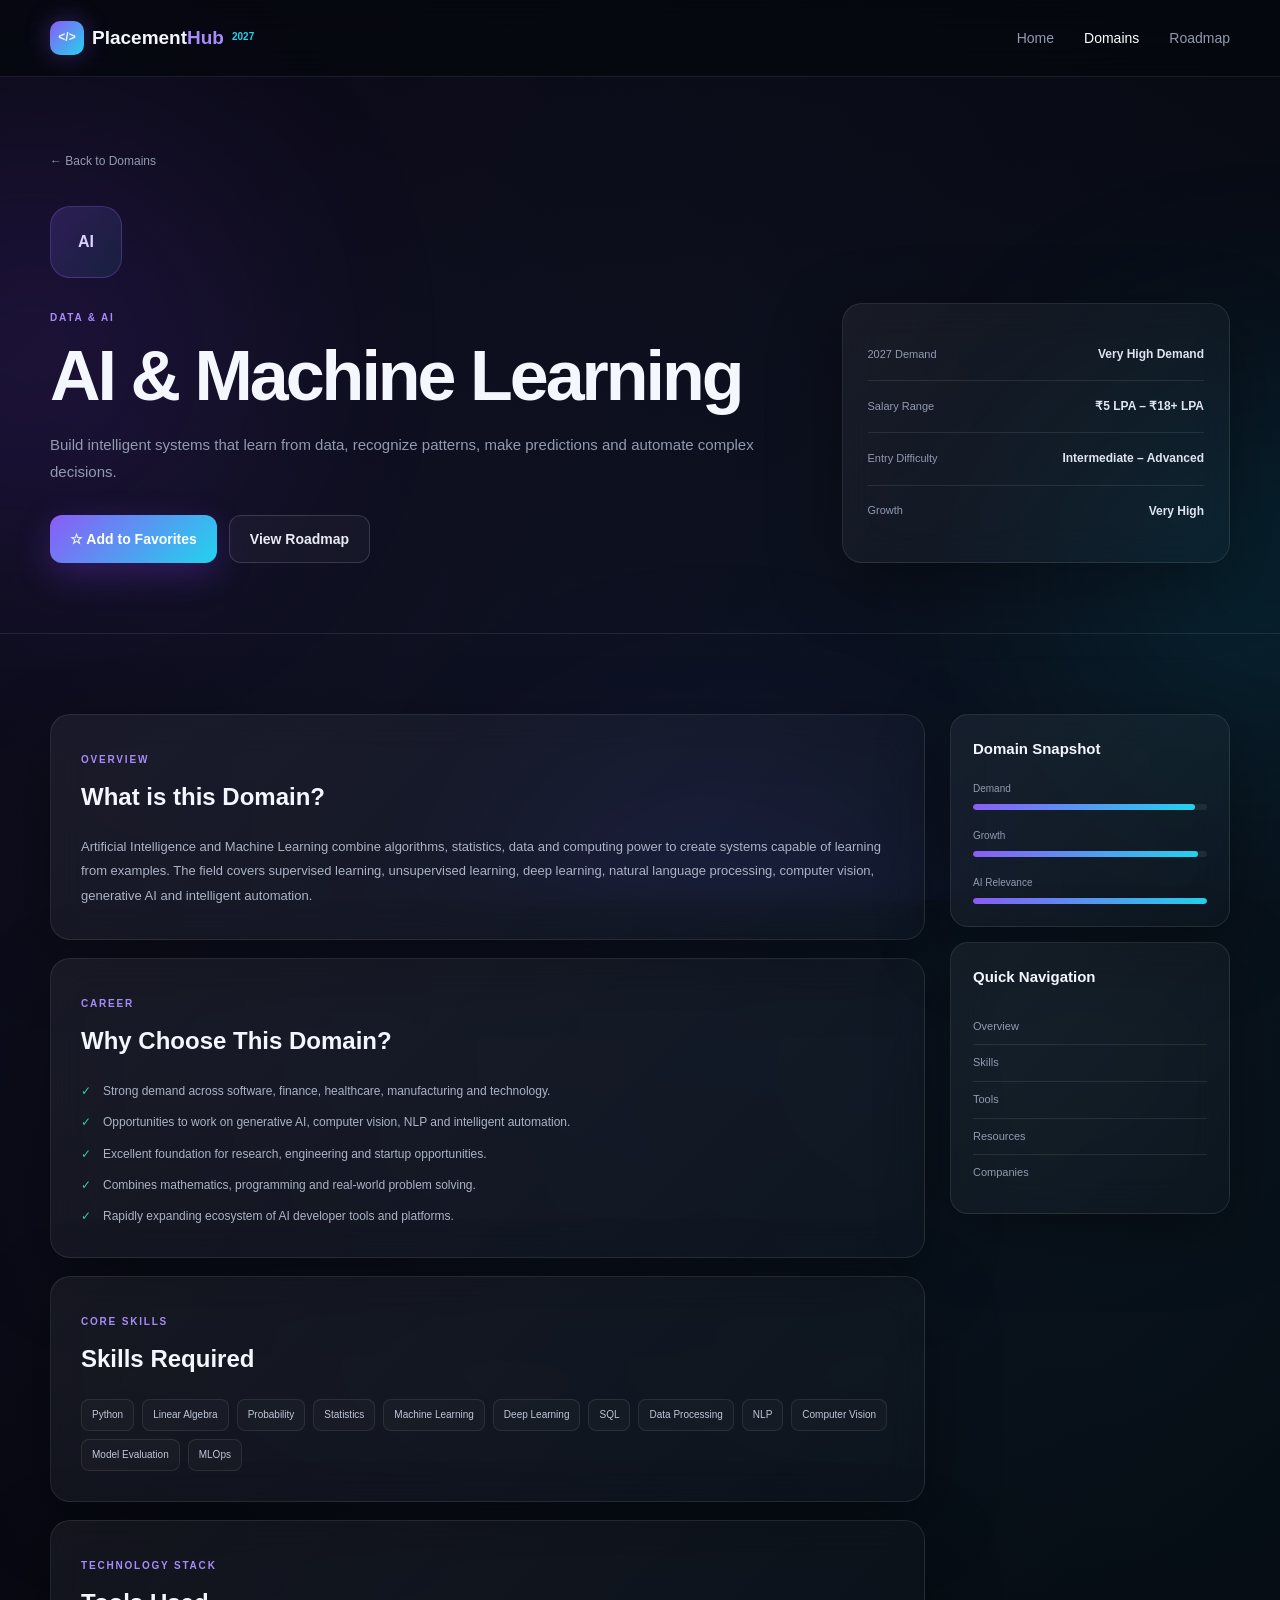
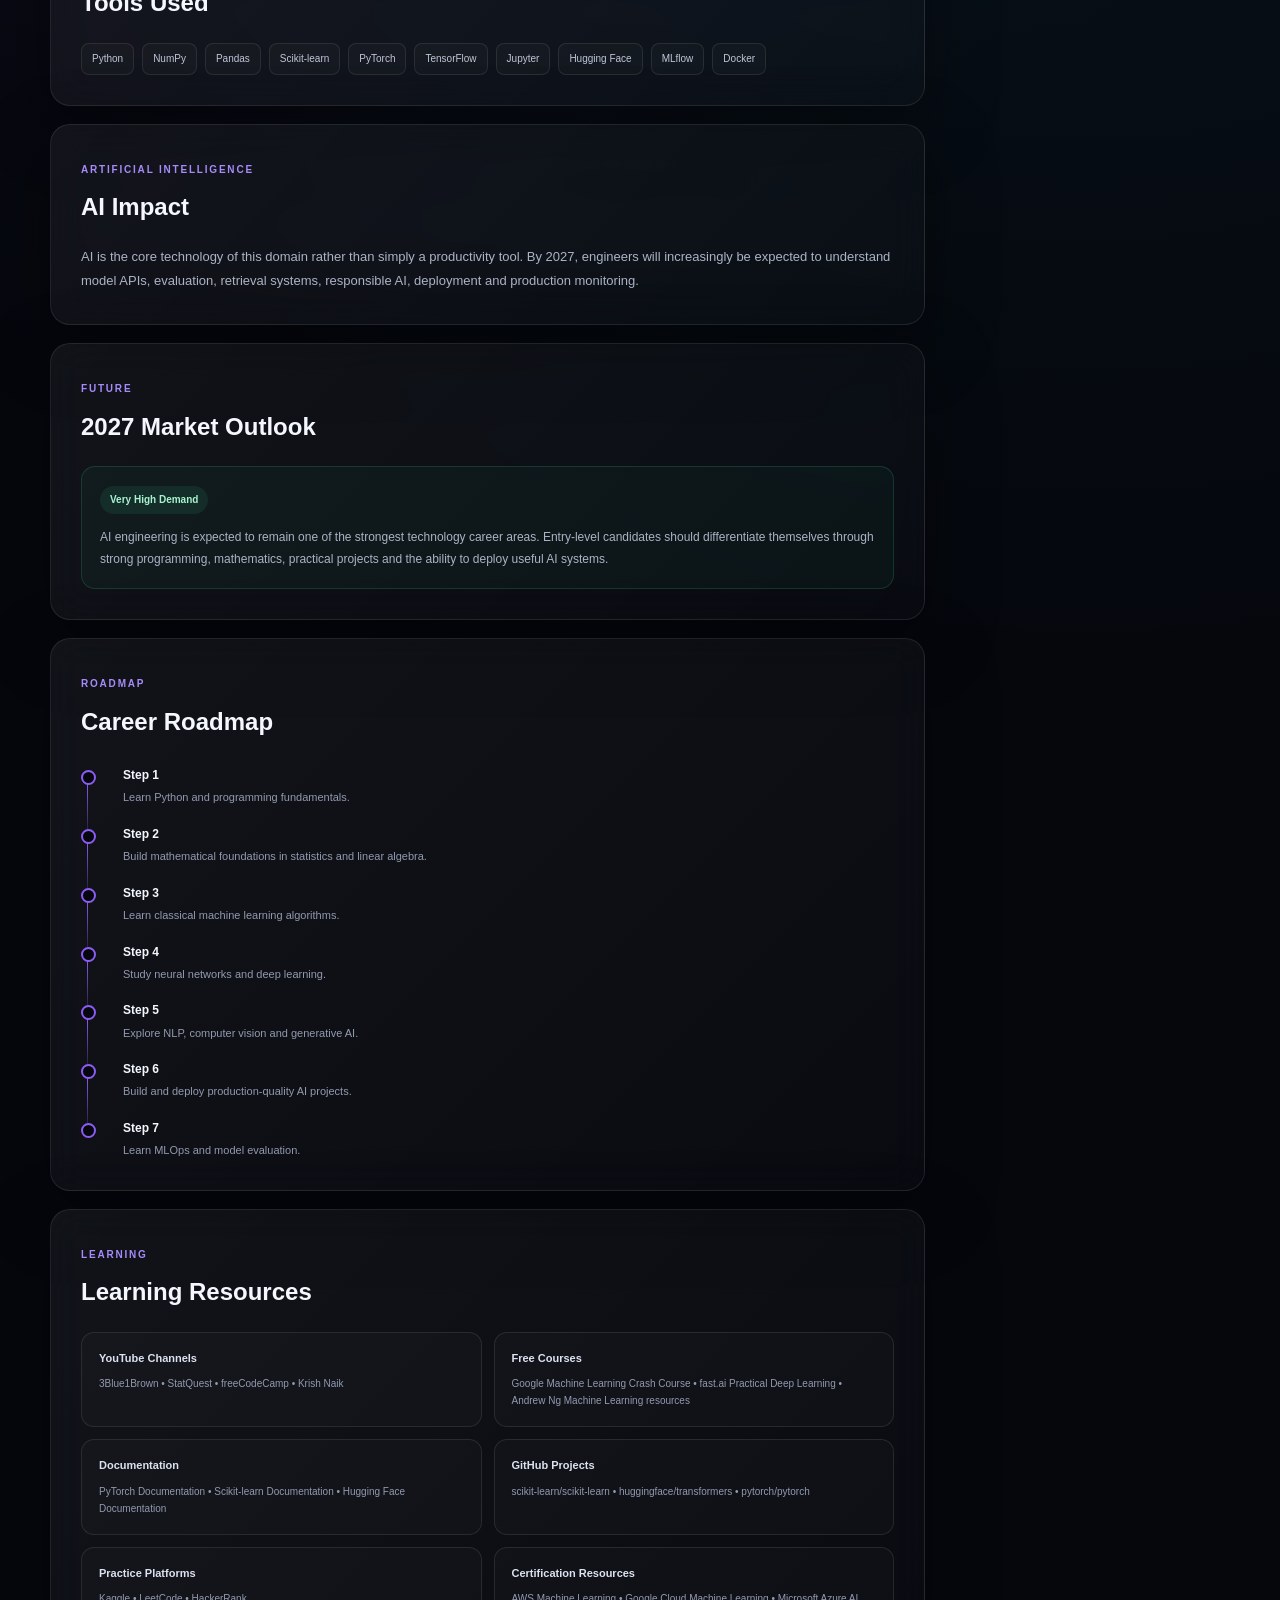
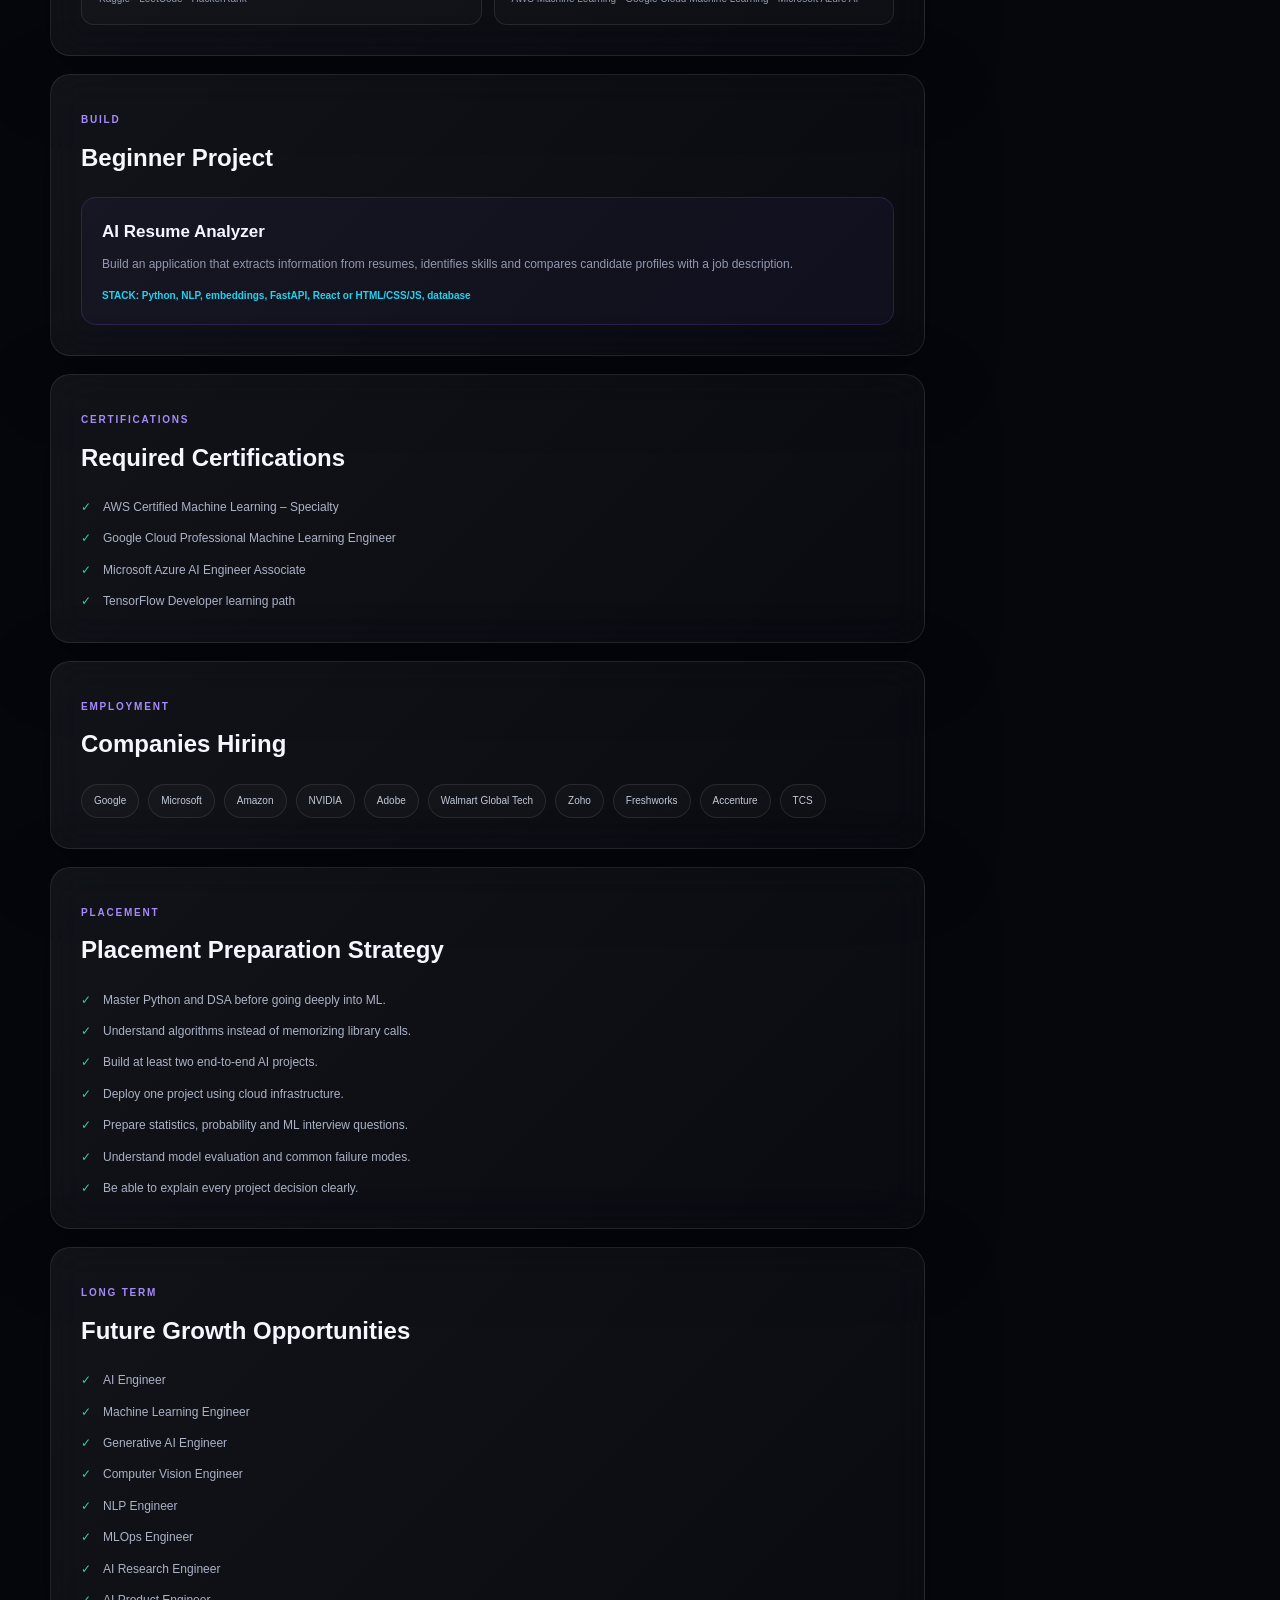
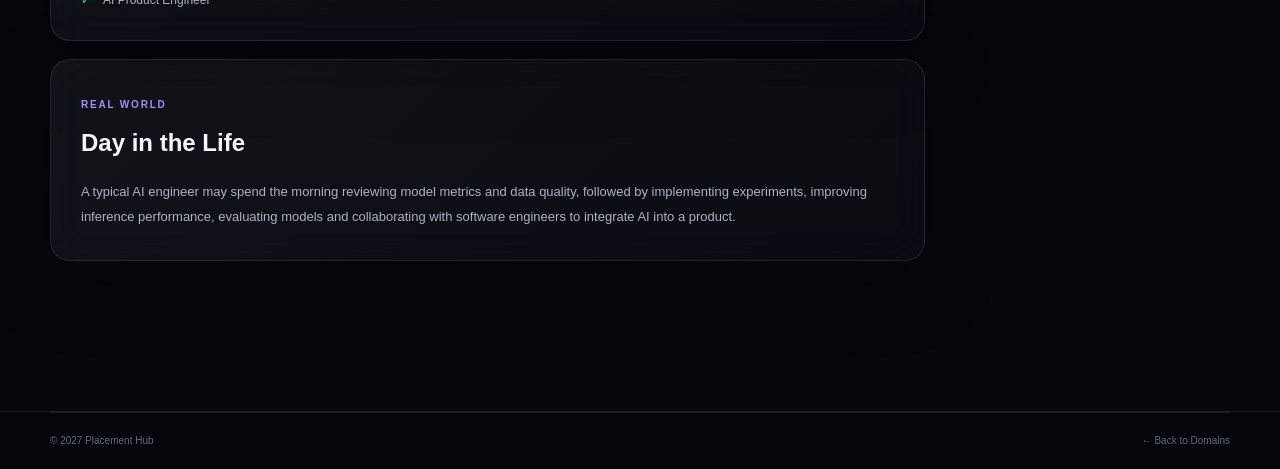
==== commit 443ede76: "Change Google Tag Manager ID in domain-details.html Updated Google Tag Manager ID and adjusted HTML " ====
--- a/domain-details.html
+++ b/domain-details.html
@@ -2,14 +2,14 @@
 <html lang="en">
 
 <head>
-    <!-- Google tag (gtag.js) -->
-<script async src="https://www.googletagmanager.com/gtag/js?id=G-F772SKGTDF"></script>
+<!-- Google tag (gtag.js) -->
+<script async src="https://www.googletagmanager.com/gtag/js?id=G-1GPWK99TKP"></script>
 <script>
   window.dataLayer = window.dataLayer || [];
   function gtag(){dataLayer.push(arguments);}
   gtag('js', new Date());
 
-  gtag('config', 'G-F772SKGTDF');
+  gtag('config', 'G-1GPWK99TKP');
 </script>
 
     <meta charset="UTF-8">
